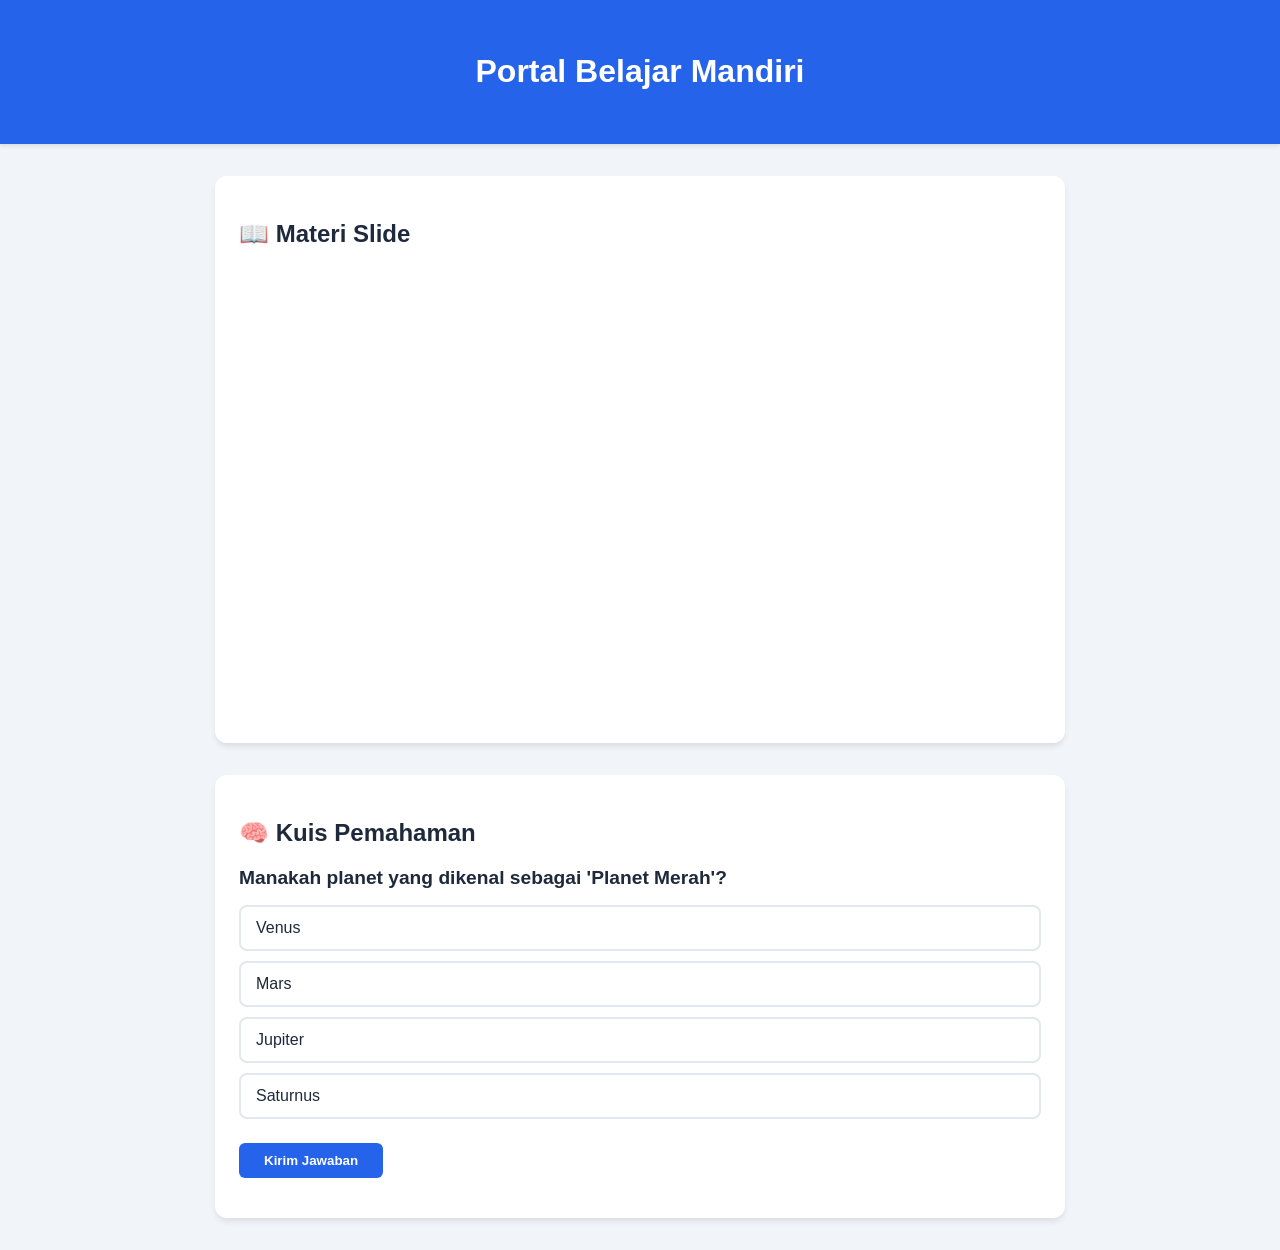
==== Web/index.html @ 2ebe4cb1 "Add files via upload" ====
<!DOCTYPE html>
<html lang="id">
<head>
    <meta charset="UTF-8">
    <meta name="viewport" content="width=device-width, initial-scale=1.0">
    <title>E-Learning Interaktif</title>
    <link rel="stylesheet" href="style.css">
</head>
<body>

<header>
    <h1>Portal Belajar Mandiri</h1>
</header>

<div class="container">
    <section class="card">
        <h2>📖 Materi Slide</h2>
        <div class="materi-wrapper">
            <iframe src="https://docs.google.com/presentation/d/1Wou6wBnehSSG4spUyIM-dV3K37yJOt5o/edit?usp=drive_link&ouid=101601859047344532676&rtpof=true&sd=true" frameborder="0" allowfullscreen="true"></iframe>
        </div>
    </section>

    <section class="card quiz-section">
        <h2>🧠 Kuis Pemahaman</h2>
        <div id="quiz-container">
            <p id="question-text" class="question">Memuat pertanyaan...</p>
            <div id="options-container" class="options-grid">
                </div>
            <div class="footer-quiz">
                <button id="submit-btn" class="btn-primary">Kirim Jawaban</button>
                <p id="feedback-message"></p>
            </div>
        </div>
    </section>
</div>

<script src="script.js"></script>
</body>
</html>
---- Web/style.css ----
/* Variabel Warna */
:root {
    --primary: #2563eb;
    --dark: #1e293b;
    --light: #f8fafc;
    --success: #22c55e;
    --error: #ef4444;
}

body {
    font-family: 'Inter', sans-serif;
    background-color: #f1f5f9;
    margin: 0;
    color: var(--dark);
}

header {
    background: var(--primary);
    color: white;
    padding: 2rem 1rem;
    text-align: center;
    box-shadow: 0 2px 4px rgba(0,0,0,0.1);
}

.container {
    max-width: 850px;
    margin: 2rem auto;
    padding: 0 1rem;
}

.card {
    background: white;
    padding: 1.5rem;
    border-radius: 12px;
    box-shadow: 0 4px 6px -1px rgba(0,0,0,0.1);
    margin-bottom: 2rem;
}

/* Responsive Iframe */
.materi-wrapper {
    position: relative;
    padding-bottom: 56.25%;
    height: 0;
    border-radius: 8px;
    overflow: hidden;
}

.materi-wrapper iframe {
    position: absolute;
    top: 0; left: 0; width: 100%; height: 100%;
}

/* Style Kuis */
.question {
    font-size: 1.2rem;
    font-weight: 600;
    margin-bottom: 1rem;
}

.options-grid {
    display: grid;
    gap: 10px;
}

.option-item {
    padding: 12px 15px;
    border: 2px solid #e2e8f0;
    border-radius: 8px;
    cursor: pointer;
    transition: all 0.2s;
}

.option-item:hover {
    border-color: var(--primary);
    background-color: #eff6ff;
}

.option-item.selected {
    border-color: var(--primary);
    background-color: var(--primary);
    color: white;
}

.btn-primary {
    margin-top: 1.5rem;
    background: var(--primary);
    color: white;
    border: none;
    padding: 10px 25px;
    border-radius: 6px;
    cursor: pointer;
    font-weight: bold;
}

.btn-primary:hover {
    background: #1d4ed8;
}

#feedback-message {
    margin-top: 1rem;
    font-weight: 500;
}
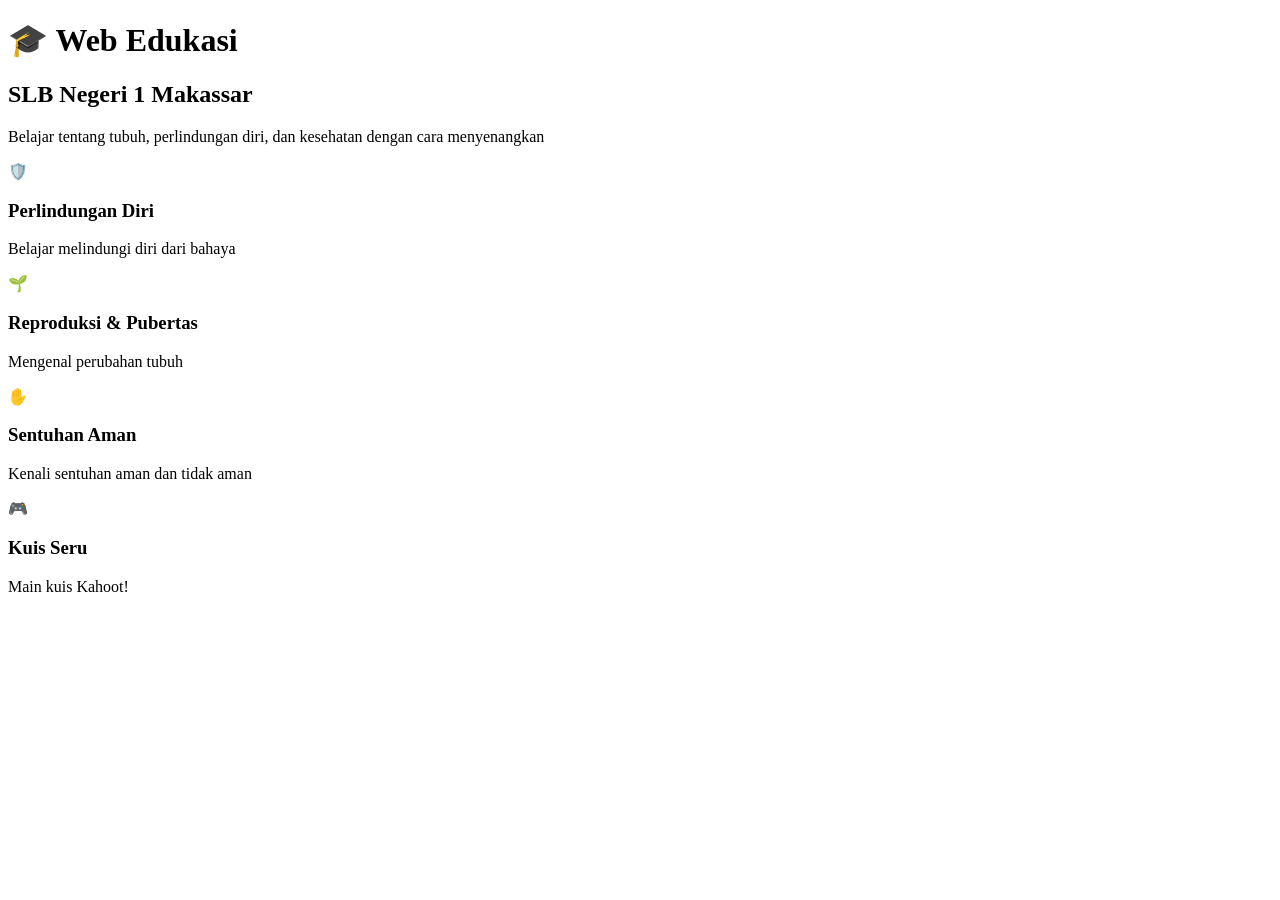
==== commit d8f6c78b: "Update index.html" ====
--- a/Web/index.html
+++ b/Web/index.html
@@ -1,39 +1,48 @@
 <!DOCTYPE html>
 <html lang="id">
 <head>
-    <meta charset="UTF-8">
-    <meta name="viewport" content="width=device-width, initial-scale=1.0">
-    <title>E-Learning Interaktif</title>
-    <link rel="stylesheet" href="style.css">
+<meta charset="UTF-8">
+<title>Edukasi SLB Negeri 1 Makassar</title>
+<link rel="stylesheet" href="css/style.css">
 </head>
+
 <body>
 
 <header>
-    <h1>Portal Belajar Mandiri</h1>
+<h1>🎓 Web Edukasi</h1>
+<h2>SLB Negeri 1 Makassar</h2>
+<p>Belajar tentang tubuh, perlindungan diri, dan kesehatan dengan cara menyenangkan</p>
 </header>
 
-<div class="container">
-    <section class="card">
-        <h2>📖 Materi Slide</h2>
-        <div class="materi-wrapper">
-            <iframe src="https://docs.google.com/presentation/d/1Wou6wBnehSSG4spUyIM-dV3K37yJOt5o/edit?usp=drive_link&ouid=101601859047344532676&rtpof=true&sd=true" frameborder="0" allowfullscreen="true"></iframe>
-        </div>
-    </section>
+<section class="menu">
 
-    <section class="card quiz-section">
-        <h2>🧠 Kuis Pemahaman</h2>
-        <div id="quiz-container">
-            <p id="question-text" class="question">Memuat pertanyaan...</p>
-            <div id="options-container" class="options-grid">
-                </div>
-            <div class="footer-quiz">
-                <button id="submit-btn" class="btn-primary">Kirim Jawaban</button>
-                <p id="feedback-message"></p>
-            </div>
-        </div>
-    </section>
+<div class="card" onclick="goPage('materi1.html')">
+🛡️
+<h3>Perlindungan Diri</h3>
+<p>Belajar melindungi diri dari bahaya</p>
 </div>
 
-<script src="script.js"></script>
+<div class="card" onclick="goPage('materi2.html')">
+🌱
+<h3>Reproduksi & Pubertas</h3>
+<p>Mengenal perubahan tubuh</p>
+</div>
+
+<div class="card" onclick="goPage('materi3.html')">
+✋
+<h3>Sentuhan Aman</h3>
+<p>Kenali sentuhan aman dan tidak aman</p>
+</div>
+
+<div class="card kuis" onclick="goPage('kuis.html')">
+🎮
+<h3>Kuis Seru</h3>
+<p>Main kuis Kahoot!</p>
+</div>
+
+</section>
+
+<script src="js/script.js"></script>
+
 </body>
 </html>
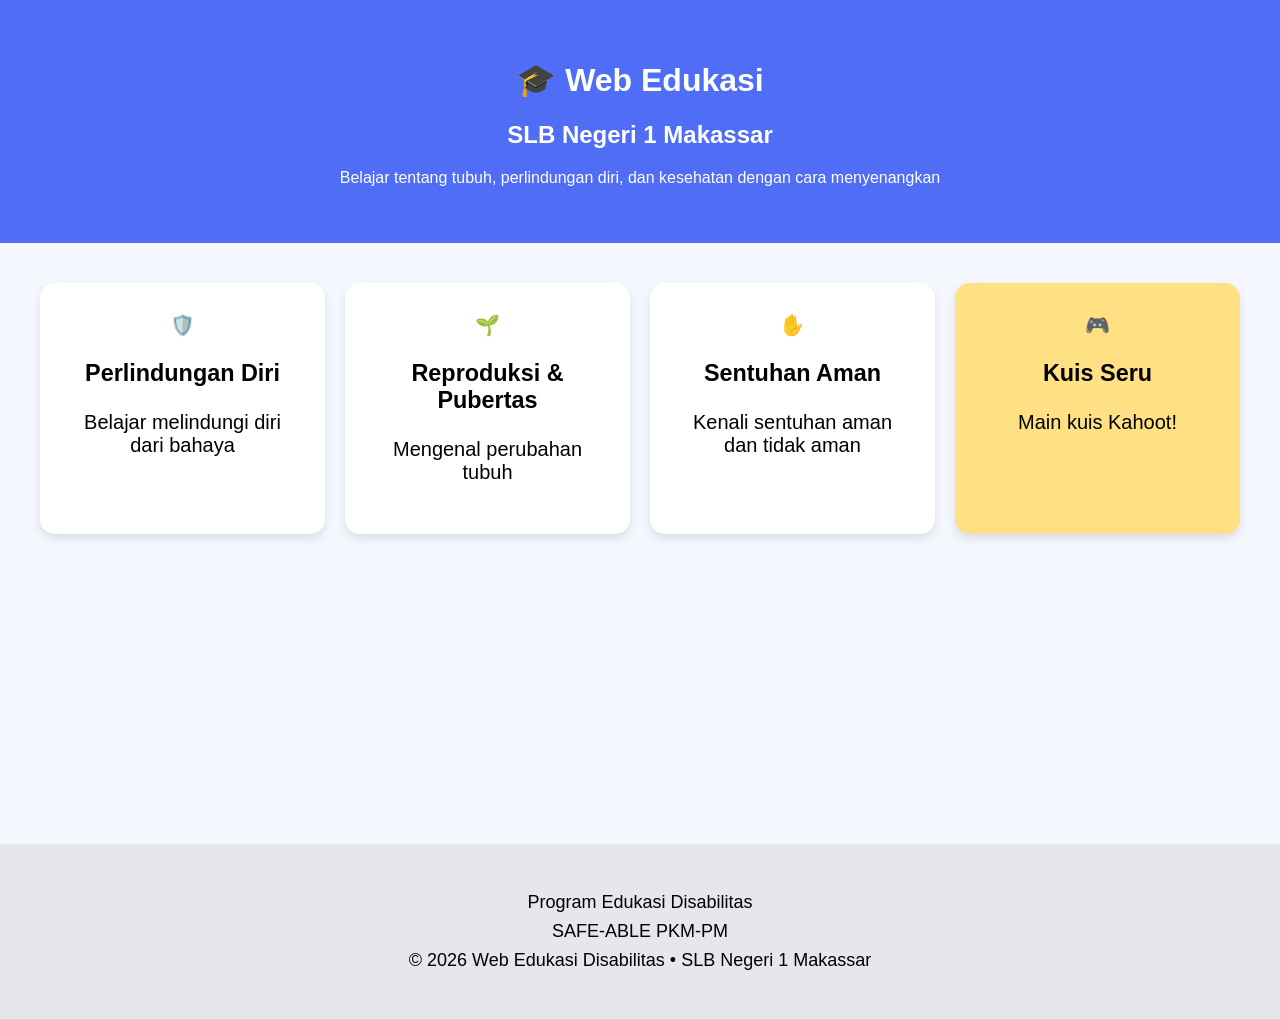
==== commit 10c9f1ee: "Add files via upload" ====
--- a/Web/index.html
+++ b/Web/index.html
@@ -3,7 +3,7 @@
 <head>
 <meta charset="UTF-8">
 <title>Edukasi SLB Negeri 1 Makassar</title>
-<link rel="stylesheet" href="css/style.css">
+<link rel="stylesheet" href="style.css">
 </head>
 
 <body>
@@ -42,7 +42,16 @@
 
 </section>
 
-<script src="js/script.js"></script>
+<script src="script.js"></script>
+<footer class="footer">
 
+<p>Program Edukasi Disabilitas</p>
+<p>SAFE-ABLE PKM-PM</p>
+
+<p>© 2026 Web Edukasi Disabilitas • SLB Negeri 1 Makassar</p>
+
+
+
+</footer>
 </body>
-</html>
+</html>
--- a/Web/style.css
+++ b/Web/style.css
@@ -0,0 +1,84 @@
+body{
+font-family: Arial, sans-serif;
+background:#f5f7ff;
+text-align:center;
+margin:0;
+}
+
+header{
+background:#4f6df5;
+color:white;
+padding:40px;
+}
+
+.menu{
+display:grid;
+grid-template-columns:repeat(auto-fit,minmax(200px,1fr));
+gap:20px;
+padding:40px;
+}
+
+.card{
+background:white;
+padding:30px;
+border-radius:15px;
+cursor:pointer;
+box-shadow:0 5px 10px rgba(0,0,0,0.1);
+transition:0.3s;
+font-size:20px;
+}
+
+.card:hover{
+transform:scale(1.05);
+background:#e9edff;
+}
+
+.kuis{
+background:#ffe082;
+}
+
+iframe{
+width:90%;
+height:600px;
+border:none;
+margin-top:20px;
+}
+
+button{
+padding:10px 20px;
+border:none;
+border-radius:10px;
+background:#4f6df5;
+color:white;
+font-size:16px;
+cursor:pointer;
+}
+
+
+.footer{
+background:#e5e7eb;
+text-align:center;
+padding:40px 20px;
+margin-top:270px;
+font-size:18px;
+}
+
+.footer p{
+margin:8px 0;
+}
+
+.top-btn{
+margin-top:15px;
+padding:12px 20px;
+background:#4f6df5;
+color:white;
+border:none;
+border-radius:18px;
+font-size:16px;
+cursor:pointer;
+transition:0.3s;
+}
+
+.top-btn:hover{
+background:#3b55d1;
+}
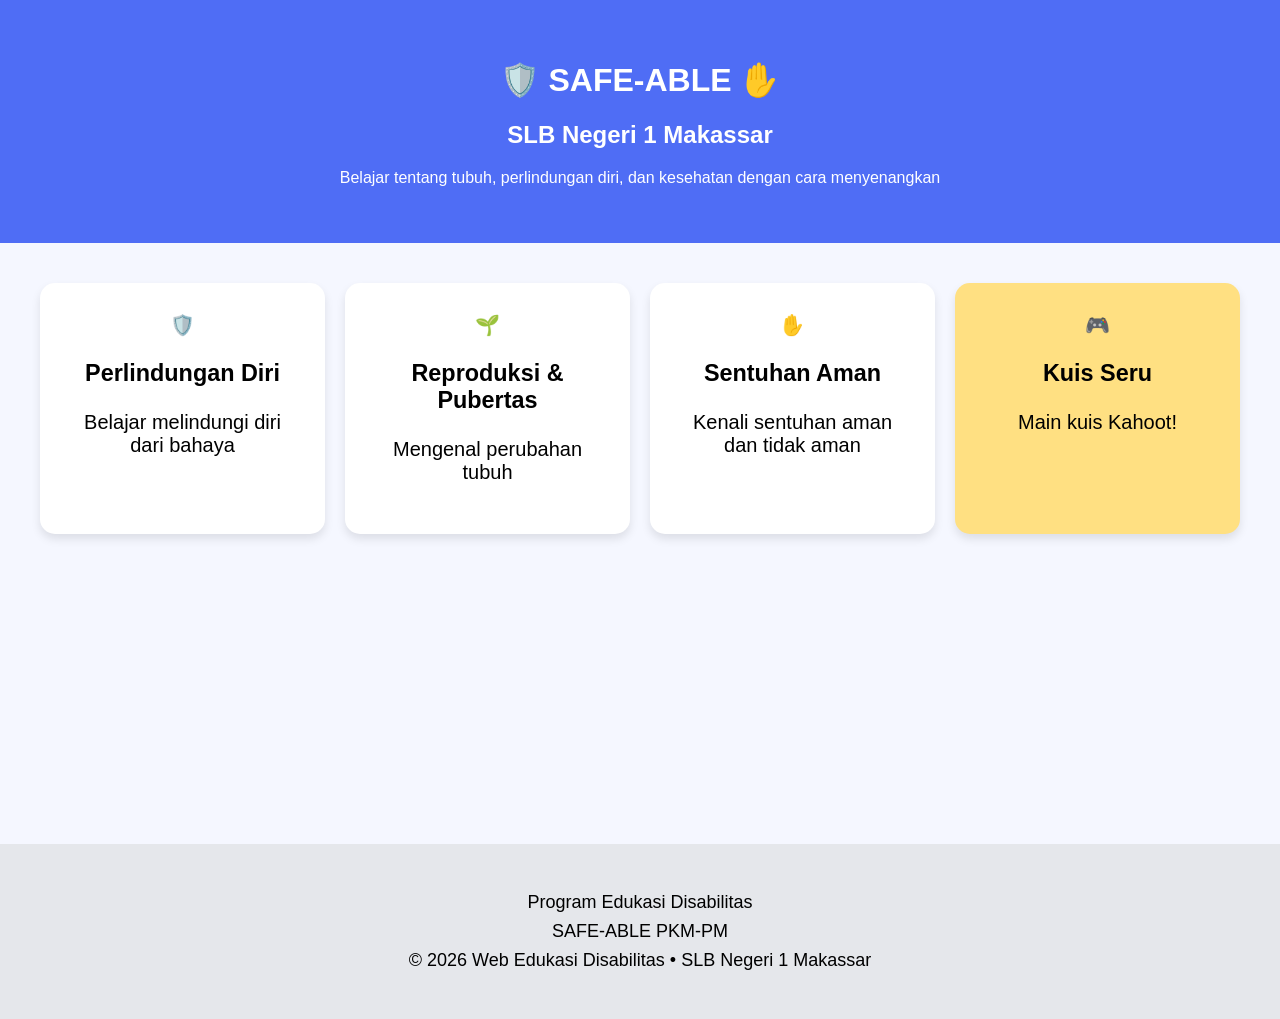
==== commit d3e6f58b: "Update index.html" ====
--- a/Web/index.html
+++ b/Web/index.html
@@ -9,7 +9,7 @@
 <body>
 
 <header>
-<h1>🎓 Web Edukasi</h1>
+<h1>🛡️ SAFE-ABLE ✋</h1>
 <h2>SLB Negeri 1 Makassar</h2>
 <p>Belajar tentang tubuh, perlindungan diri, dan kesehatan dengan cara menyenangkan</p>
 </header>
@@ -54,4 +54,5 @@
 
 </footer>
 </body>
-</html>+
+</html>
--- a/Web/style.css
+++ b/Web/style.css
@@ -81,4 +81,29 @@
 
 .top-btn:hover{
 background:#3b55d1;
-}+}
+
+.video-container{
+width:90%;
+max-width:700px;
+margin:20px auto;
+position:relative;
+text-align:center;
+}
+
+.thumbnail{
+width:100%;
+border-radius:12px;
+}
+
+.play-button{
+position:absolute;
+top:50%;
+left:50%;
+transform:translate(-50%,-50%);
+background:#ff0000;
+color:white;
+padding:12px 20px;
+border-radius:10px;
+font-size:18px;
+}
